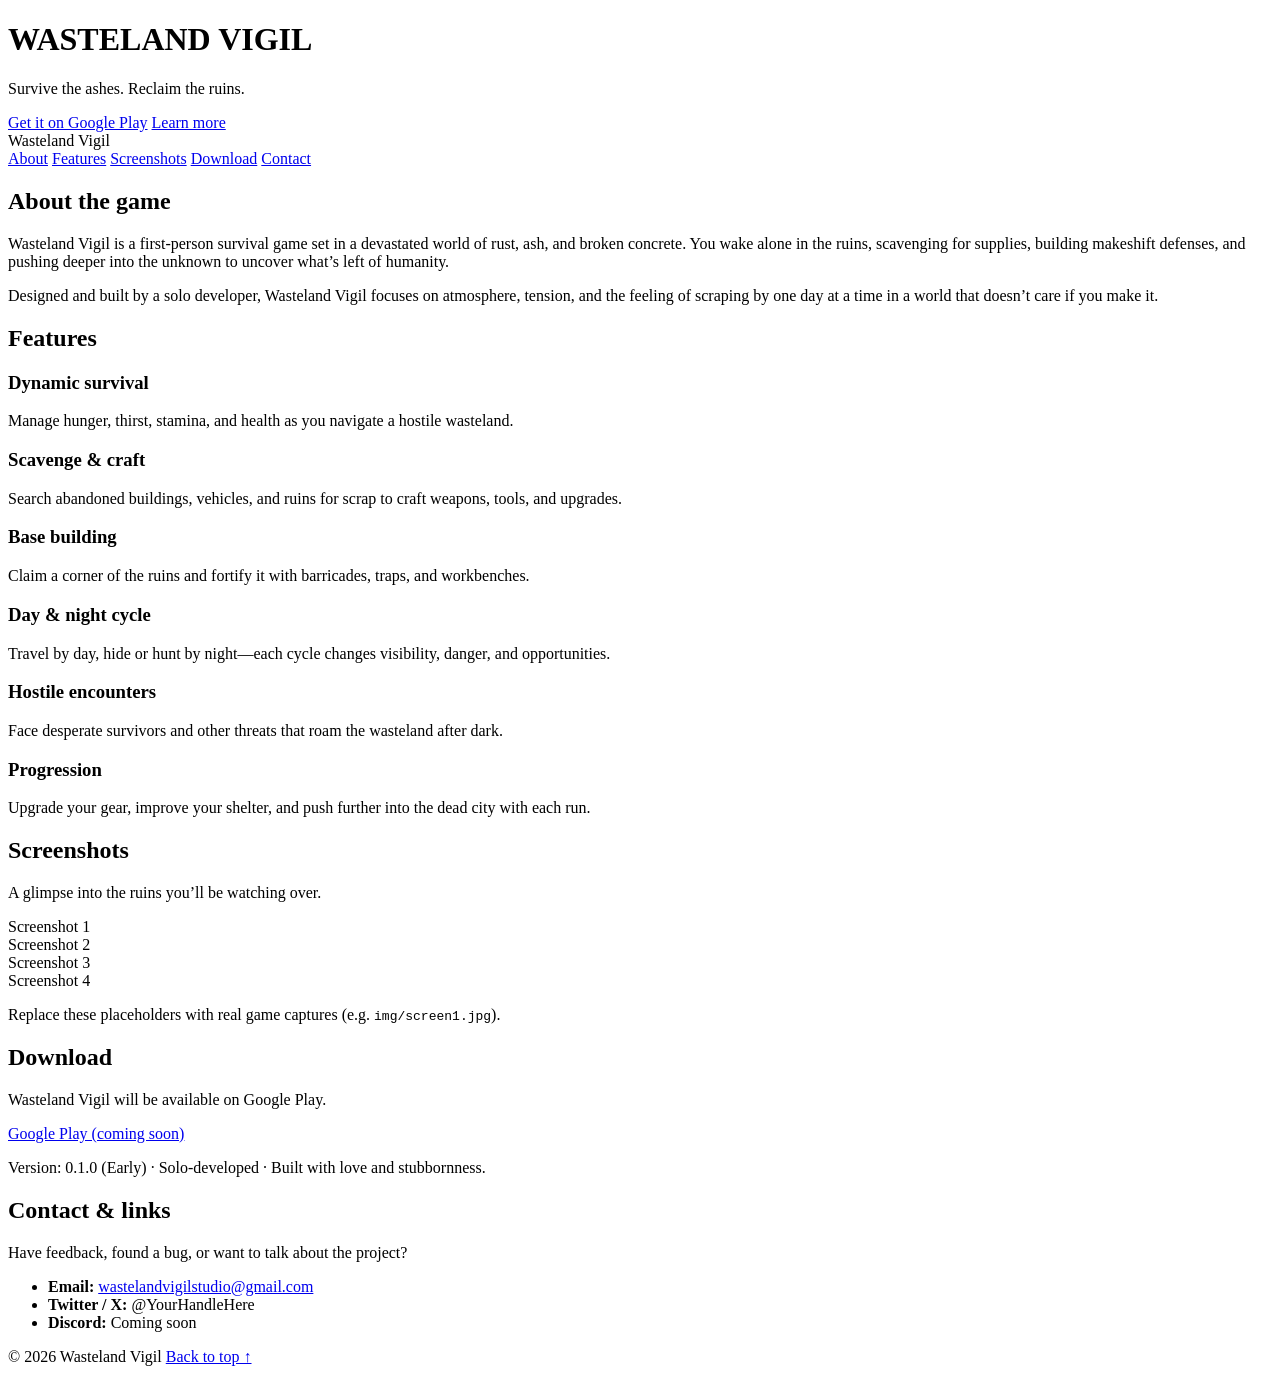
==== index.html @ 359119ae "Add files via upload" ====
<!DOCTYPE html>
<html lang="en">
<head>
  <meta charset="UTF-8" />
  <title>Wasteland Vigil – Survival Game</title>
  <meta name="viewport" content="width=device-width, initial-scale=1" />
  <meta name="description" content="Wasteland Vigil is a first-person survival game set in the ashes of a ruined world. Scavenge, build, and endure." />
  <link rel="stylesheet" href="styles.css" />
</head>
<body>
  <header class="hero" id="top">
    <div class="hero-overlay"></div>
    <div class="hero-content">
      <h1 class="logo">WASTELAND VIGIL</h1>
      <p class="tagline">Survive the ashes. Reclaim the ruins.</p>
      <div class="hero-buttons">
        <a href="#download" class="btn primary">Get it on Google Play</a>
        <a href="#features" class="btn ghost">Learn more</a>
      </div>
    </div>
  </header>

  <nav class="nav">
    <div class="nav-inner">
      <span class="nav-logo">Wasteland Vigil</span>
      <div class="nav-links">
        <a href="#about">About</a>
        <a href="#features">Features</a>
        <a href="#screenshots">Screenshots</a>
        <a href="#download">Download</a>
        <a href="#contact">Contact</a>
      </div>
    </div>
  </nav>

  <main>
    <section class="section" id="about">
      <div class="container">
        <h2>About the game</h2>
        <p>
          Wasteland Vigil is a first-person survival game set in a devastated world of rust, ash, and broken concrete.
          You wake alone in the ruins, scavenging for supplies, building makeshift defenses, and pushing deeper into
          the unknown to uncover what’s left of humanity.
        </p>
        <p>
          Designed and built by a solo developer, Wasteland Vigil focuses on atmosphere, tension, and the feeling of
          scraping by one day at a time in a world that doesn’t care if you make it.
        </p>
      </div>
    </section>

    <section class="section alt" id="features">
      <div class="container">
        <h2>Features</h2>
        <div class="features-grid">
          <div class="feature">
            <h3>Dynamic survival</h3>
            <p>Manage hunger, thirst, stamina, and health as you navigate a hostile wasteland.</p>
          </div>
          <div class="feature">
            <h3>Scavenge & craft</h3>
            <p>Search abandoned buildings, vehicles, and ruins for scrap to craft weapons, tools, and upgrades.</p>
          </div>
          <div class="feature">
            <h3>Base building</h3>
            <p>Claim a corner of the ruins and fortify it with barricades, traps, and workbenches.</p>
          </div>
          <div class="feature">
            <h3>Day & night cycle</h3>
            <p>Travel by day, hide or hunt by night—each cycle changes visibility, danger, and opportunities.</p>
          </div>
          <div class="feature">
            <h3>Hostile encounters</h3>
            <p>Face desperate survivors and other threats that roam the wasteland after dark.</p>
          </div>
          <div class="feature">
            <h3>Progression</h3>
            <p>Upgrade your gear, improve your shelter, and push further into the dead city with each run.</p>
          </div>
        </div>
      </div>
    </section>

    <section class="section" id="screenshots">
      <div class="container">
        <h2>Screenshots</h2>
        <p class="section-intro">A glimpse into the ruins you’ll be watching over.</p>
        <div class="screens-grid">
          <div class="screen-placeholder">Screenshot 1</div>
          <div class="screen-placeholder">Screenshot 2</div>
          <div class="screen-placeholder">Screenshot 3</div>
          <div class="screen-placeholder">Screenshot 4</div>
        </div>
        <p class="hint">Replace these placeholders with real game captures (e.g. <code>img/screen1.jpg</code>).</p>
      </div>
    </section>

    <section class="section alt" id="download">
      <div class="container download">
        <h2>Download</h2>
        <p>Wasteland Vigil will be available on Google Play.</p>
        <a href="#" class="store-badge">Google Play (coming soon)</a>
        <p class="meta">
          Version: 0.1.0 (Early) · Solo-developed · Built with love and stubbornness.
        </p>
      </div>
    </section>

    <section class="section" id="contact">
      <div class="container">
        <h2>Contact & links</h2>
        <p>Have feedback, found a bug, or want to talk about the project?</p>
        <ul class="contact-list">
          <li><strong>Email:</strong> <a href="mailto:wastelandvigilstudio@gmail.com">wastelandvigilstudio@gmail.com</a></li>
          <li><strong>Twitter / X:</strong> <span>@YourHandleHere</span></li>
          <li><strong>Discord:</strong> <span>Coming soon</span></li>
        </ul>
      </div>
    </section>
  </main>

  <footer class="footer">
    <div class="container footer-inner">
      <span>© <span id="year"></span> Wasteland Vigil</span>
      <a href="#top" class="back-to-top">Back to top ↑</a>
    </div>
  </footer>

  <script>
    document.getElementById('year').textContent = new Date().getFullYear();
  </script>
</body>
</html>
---- styles.css ----
<!DOCTYPE html>
<html lang="en">
<head>
  <meta charset="UTF-8" />
  <title>Wasteland Vigil – Survival Game</title>
  <meta name="viewport" content="width=device-width, initial-scale=1" />
  <meta name="description" content="Wasteland Vigil is a first-person survival game set in the ashes of a ruined world. Scavenge, build, and endure." />
  <link rel="stylesheet" href="styles.css" />
</head>
<body>
  <header class="hero" id="top">
    <div class="hero-overlay"></div>
    <div class="hero-content">
      <img src="img/wasteland_vigil_logo.jpg" alt="Wasteland Vigil Logo" class="hero-logo">
      <p class="tagline">Survive the ashes. Reclaim the ruins.</p>
      <div class="hero-buttons">
        <a href="#download" class="btn primary">Get it on Google Play</a>
        <a href="#features" class="btn ghost">Learn more</a>
      </div>
    </div>
  </header>

  <nav class="nav">
    <div class="nav-inner">
      <span class="nav-logo">Wasteland Vigil</span>
      <div class="nav-links">
        <a href="#about">About</a>
        <a href="#features">Features</a>
        <a href="#screenshots">Screenshots</a>
        <a href="#download">Download</a>
        <a href="#contact">Contact</a>
      </div>
    </div>
  </nav>

  <main>
    <section class="section" id="about">
      <div class="container">
        <h2>About the game</h2>
        <p>
          Wasteland Vigil is a first-person survival game set in a devastated world of rust, ash, and broken concrete.
          You wake alone in the ruins, scavenging for supplies, building makeshift defenses, and pushing deeper into
          the unknown to uncover what’s left of humanity.
        </p>
        <p>
          Designed and built by a solo developer, Wasteland Vigil focuses on atmosphere, tension, and the feeling of
          scraping by one day at a time in a world that doesn’t care if you make it.
        </p>
      </div>
    </section>

    <section class="section alt" id="features">
      <div class="container">
        <h2>Features</h2>
        <div class="features-grid">
          <div class="feature">
            <h3>Dynamic survival</h3>
            <p>Manage hunger, thirst, stamina, and health as you navigate a hostile wasteland.</p>
          </div>
          <div class="feature">
            <h3>Scavenge & craft</h3>
            <p>Search abandoned buildings, vehicles, and ruins for scrap to craft weapons, tools, and upgrades.</p>
          </div>
          <div class="feature">
            <h3>Base building</h3>
            <p>Claim a corner of the ruins and fortify it with barricades, traps, and workbenches.</p>
          </div>
          <div class="feature">
            <h3>Day & night cycle</h3>
            <p>Travel by day, hide or hunt by night—each cycle changes visibility, danger, and opportunities.</p>
          </div>
          <div class="feature">
            <h3>Hostile encounters</h3>
            <p>Face desperate survivors and other threats that roam the wasteland after dark.</p>
          </div>
          <div class="feature">
            <h3>Progression</h3>
            <p>Upgrade your gear, improve your shelter, and push further into the dead city with each run.</p>
          </div>
        </div>
      </div>
    </section>

    <section class="section" id="screenshots">
      <div class="container">
        <h2>Screenshots</h2>
        <p class="section-intro">A glimpse into the ruins you’ll be watching over.</p>
        <div class="screens-grid">
          <div class="screen-placeholder">Screenshot 1</div>
          <div class="screen-placeholder">Screenshot 2</div>
          <div class="screen-placeholder">Screenshot 3</div>
          <div class="screen-placeholder">Screenshot 4</div>
        </div>
        <p class="hint">Replace these placeholders with real game captures (e.g. <code>C:\Users\bioha\Desktop\WasteLand Vigil\img/screenshots</code>).</p>
      </div>
    </section>

    <section class="section alt" id="download">
      <div class="container download">
        <h2>Download</h2>
        <p>Wasteland Vigil will be available on Google Play.</p>
        <a href="#" class="store-badge">Google Play (coming soon)</a>
        <p class="meta">
          Version: 0.1.0 (Early) · Solo-developed · Built with love and stubbornness.
        </p>
      </div>
    </section>

    <section class="section" id="contact">
      <div class="container">
        <h2>Contact & links</h2>
        <p>Have feedback, found a bug, or want to talk about the project?</p>
        <ul class="contact-list">
          <li><strong>Email:</strong> <a href="mailto:wastelandvigilstudio@gmail.com">wastelandvigilstudio@gmail.com</a></li>
          <li><strong>Twitter / X:</strong> <span>@YourHandleHere</span></li>
          <li><strong>Discord:</strong> <span>Coming soon</span></li>
        </ul>
      </div>
    </section>
  </main>

  <footer class="footer">
    <div class="container footer-inner">
      <span>© <span id="year"></span> Wasteland Vigil</span>
      <a href="#top" class="back-to-top">Back to top ↑</a>
    </div>
  </footer>

  <script>
    document.getElementById('year').textContent = new Date().getFullYear();
  </script>
</body>
</html>
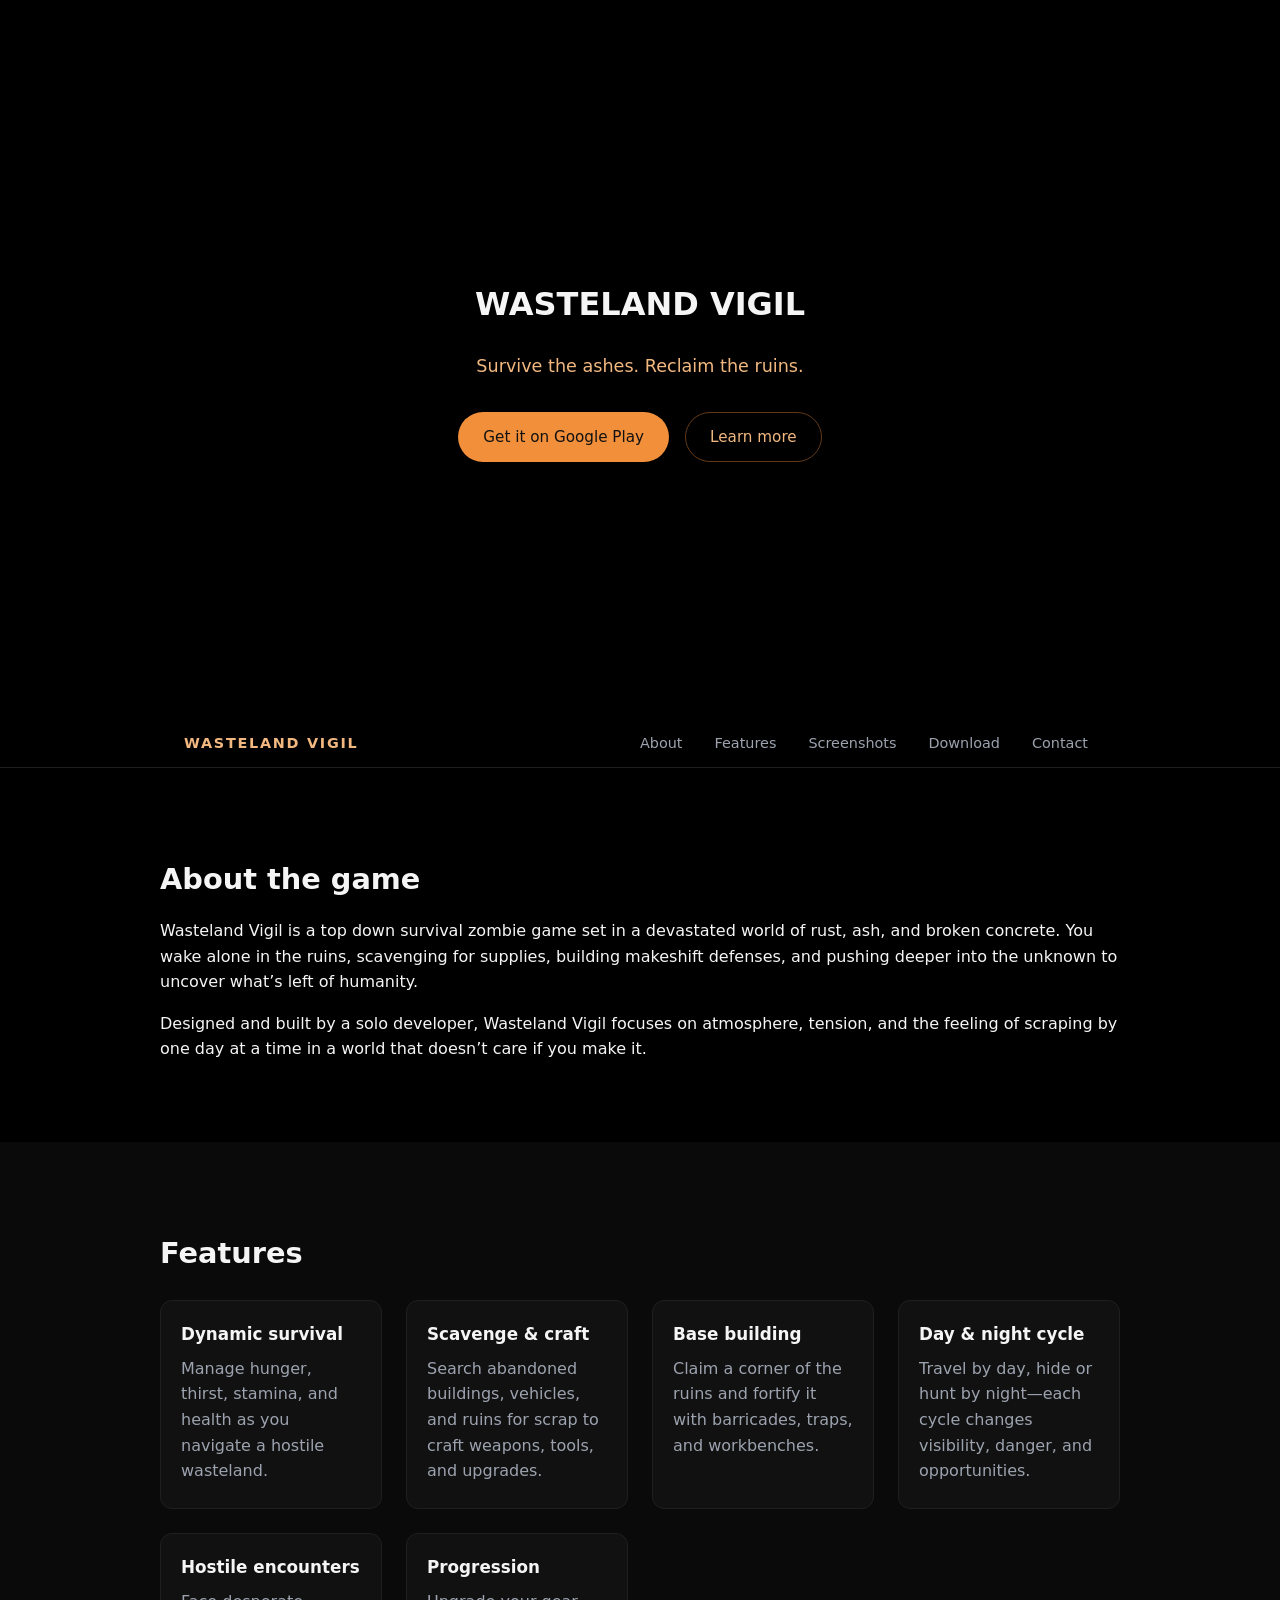
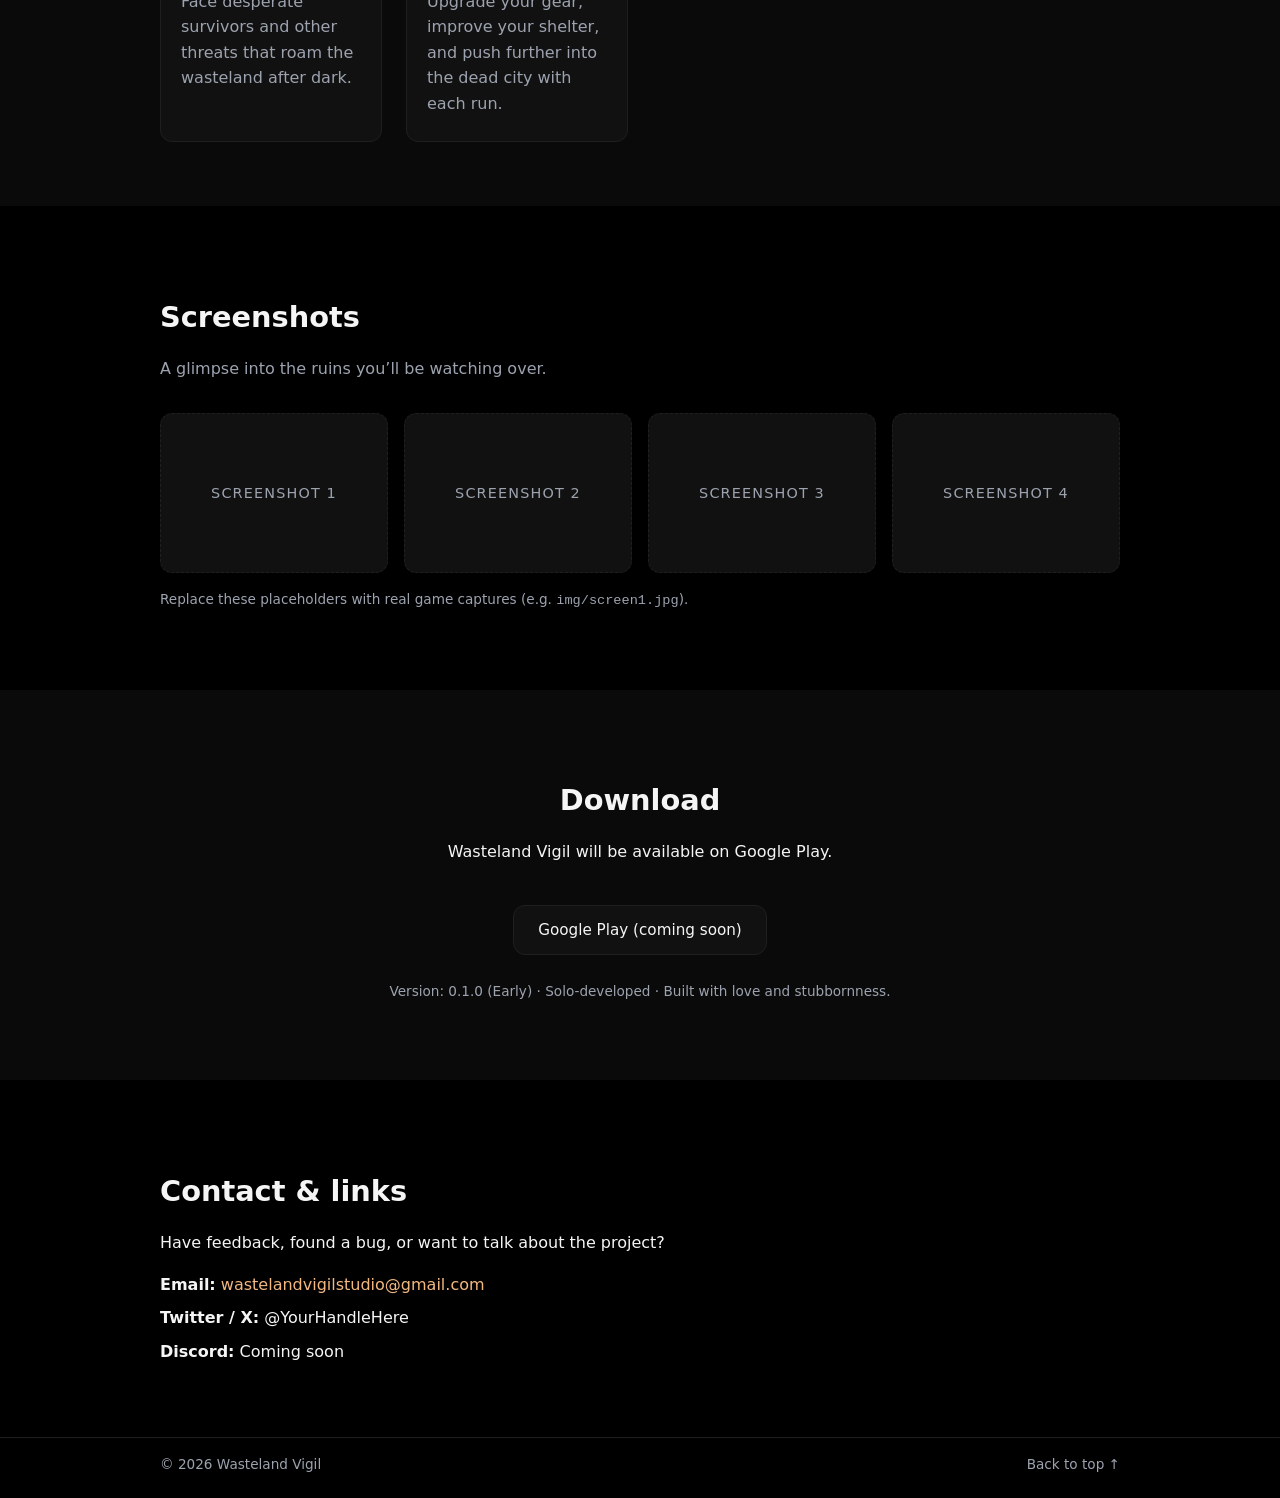
==== commit 7a603a1a: "Change game description and genre in index.html Updated game description and changed genre to top-do" ====
--- a/index.html
+++ b/index.html
@@ -4,7 +4,7 @@
   <meta charset="UTF-8" />
   <title>Wasteland Vigil – Survival Game</title>
   <meta name="viewport" content="width=device-width, initial-scale=1" />
-  <meta name="description" content="Wasteland Vigil is a first-person survival game set in the ashes of a ruined world. Scavenge, build, and endure." />
+  <meta name="description" content="Wasteland Vigil is a top-down survival game set in the ashes of a ruined world. Scavenge, build, and endure." />
   <link rel="stylesheet" href="styles.css" />
 </head>
 <body>
@@ -38,7 +38,7 @@
       <div class="container">
         <h2>About the game</h2>
         <p>
-          Wasteland Vigil is a first-person survival game set in a devastated world of rust, ash, and broken concrete.
+          Wasteland Vigil is a top down survival zombie game set in a devastated world of rust, ash, and broken concrete.
           You wake alone in the ruins, scavenging for supplies, building makeshift defenses, and pushing deeper into
           the unknown to uncover what’s left of humanity.
         </p>
--- a/styles.css
+++ b/styles.css
@@ -1,133 +1,351 @@
-<!DOCTYPE html>
-<html lang="en">
-<head>
-  <meta charset="UTF-8" />
-  <title>Wasteland Vigil – Survival Game</title>
-  <meta name="viewport" content="width=device-width, initial-scale=1" />
-  <meta name="description" content="Wasteland Vigil is a first-person survival game set in the ashes of a ruined world. Scavenge, build, and endure." />
-  <link rel="stylesheet" href="styles.css" />
-</head>
-<body>
-  <header class="hero" id="top">
-    <div class="hero-overlay"></div>
-    <div class="hero-content">
-      <img src="img/wasteland_vigil_logo.jpg" alt="Wasteland Vigil Logo" class="hero-logo">
-      <p class="tagline">Survive the ashes. Reclaim the ruins.</p>
-      <div class="hero-buttons">
-        <a href="#download" class="btn primary">Get it on Google Play</a>
-        <a href="#features" class="btn ghost">Learn more</a>
-      </div>
-    </div>
-  </header>
-
-  <nav class="nav">
-    <div class="nav-inner">
-      <span class="nav-logo">Wasteland Vigil</span>
-      <div class="nav-links">
-        <a href="#about">About</a>
-        <a href="#features">Features</a>
-        <a href="#screenshots">Screenshots</a>
-        <a href="#download">Download</a>
-        <a href="#contact">Contact</a>
-      </div>
-    </div>
-  </nav>
-
-  <main>
-    <section class="section" id="about">
-      <div class="container">
-        <h2>About the game</h2>
-        <p>
-          Wasteland Vigil is a first-person survival game set in a devastated world of rust, ash, and broken concrete.
-          You wake alone in the ruins, scavenging for supplies, building makeshift defenses, and pushing deeper into
-          the unknown to uncover what’s left of humanity.
-        </p>
-        <p>
-          Designed and built by a solo developer, Wasteland Vigil focuses on atmosphere, tension, and the feeling of
-          scraping by one day at a time in a world that doesn’t care if you make it.
-        </p>
-      </div>
-    </section>
-
-    <section class="section alt" id="features">
-      <div class="container">
-        <h2>Features</h2>
-        <div class="features-grid">
-          <div class="feature">
-            <h3>Dynamic survival</h3>
-            <p>Manage hunger, thirst, stamina, and health as you navigate a hostile wasteland.</p>
-          </div>
-          <div class="feature">
-            <h3>Scavenge & craft</h3>
-            <p>Search abandoned buildings, vehicles, and ruins for scrap to craft weapons, tools, and upgrades.</p>
-          </div>
-          <div class="feature">
-            <h3>Base building</h3>
-            <p>Claim a corner of the ruins and fortify it with barricades, traps, and workbenches.</p>
-          </div>
-          <div class="feature">
-            <h3>Day & night cycle</h3>
-            <p>Travel by day, hide or hunt by night—each cycle changes visibility, danger, and opportunities.</p>
-          </div>
-          <div class="feature">
-            <h3>Hostile encounters</h3>
-            <p>Face desperate survivors and other threats that roam the wasteland after dark.</p>
-          </div>
-          <div class="feature">
-            <h3>Progression</h3>
-            <p>Upgrade your gear, improve your shelter, and push further into the dead city with each run.</p>
-          </div>
-        </div>
-      </div>
-    </section>
-
-    <section class="section" id="screenshots">
-      <div class="container">
-        <h2>Screenshots</h2>
-        <p class="section-intro">A glimpse into the ruins you’ll be watching over.</p>
-        <div class="screens-grid">
-          <div class="screen-placeholder">Screenshot 1</div>
-          <div class="screen-placeholder">Screenshot 2</div>
-          <div class="screen-placeholder">Screenshot 3</div>
-          <div class="screen-placeholder">Screenshot 4</div>
-        </div>
-        <p class="hint">Replace these placeholders with real game captures (e.g. <code>C:\Users\bioha\Desktop\WasteLand Vigil\img/screenshots</code>).</p>
-      </div>
-    </section>
-
-    <section class="section alt" id="download">
-      <div class="container download">
-        <h2>Download</h2>
-        <p>Wasteland Vigil will be available on Google Play.</p>
-        <a href="#" class="store-badge">Google Play (coming soon)</a>
-        <p class="meta">
-          Version: 0.1.0 (Early) · Solo-developed · Built with love and stubbornness.
-        </p>
-      </div>
-    </section>
-
-    <section class="section" id="contact">
-      <div class="container">
-        <h2>Contact & links</h2>
-        <p>Have feedback, found a bug, or want to talk about the project?</p>
-        <ul class="contact-list">
-          <li><strong>Email:</strong> <a href="mailto:wastelandvigilstudio@gmail.com">wastelandvigilstudio@gmail.com</a></li>
-          <li><strong>Twitter / X:</strong> <span>@YourHandleHere</span></li>
-          <li><strong>Discord:</strong> <span>Coming soon</span></li>
-        </ul>
-      </div>
-    </section>
-  </main>
-
-  <footer class="footer">
-    <div class="container footer-inner">
-      <span>© <span id="year"></span> Wasteland Vigil</span>
-      <a href="#top" class="back-to-top">Back to top ↑</a>
-    </div>
-  </footer>
-
-  <script>
-    document.getElementById('year').textContent = new Date().getFullYear();
-  </script>
-</body>
-</html>
+/* ===========================
+   WASTELAND VIGIL – DARK THEME
+   =========================== */
+
+:root {
+  --bg: #000000;
+  --bg-alt: #0a0a0a;
+  --accent: #f28f3b;
+  --accent-soft: #f2b880;
+  --text: #f5f5f5;
+  --muted: #9ca3af;
+  --card: #111111;
+  --border: #1f1f1f;
+  --font-main: system-ui, -apple-system, BlinkMacSystemFont, "Segoe UI", sans-serif;
+}
+
+*,
+*::before,
+*::after {
+  box-sizing: border-box;
+}
+
+html, body {
+  margin: 0;
+  padding: 0;
+  background: var(--bg);
+  color: var(--text);
+  font-family: var(--font-main);
+  line-height: 1.6;
+}
+
+/* ===========================
+   HERO SECTION
+   =========================== */
+
+.hero {
+  position: relative;
+  min-height: 80vh;
+  display: flex;
+  align-items: center;
+  justify-content: center;
+  text-align: center;
+  background: transparent; /* PURE BLACK BACKGROUND */
+}
+
+.hero-overlay {
+  display: none; /* No overlay needed */
+}
+
+.hero-content {
+  position: relative;
+  padding: 3rem 1.5rem;
+  max-width: 800px;
+}
+
+/* MAIN LOGO */
+.hero-logo {
+  width: min(90%, 420px);
+  height: auto;
+  margin-bottom: 1.5rem;
+  filter: drop-shadow(0 0 12px rgba(0,0,0,0.85));
+}
+
+/* Tagline */
+.tagline {
+  font-size: 1.1rem;
+  color: var(--accent-soft);
+  margin-bottom: 2rem;
+}
+
+/* Buttons */
+.hero-buttons {
+  display: flex;
+  flex-wrap: wrap;
+  gap: 1rem;
+  justify-content: center;
+}
+
+/* ===========================
+   NAVIGATION
+   =========================== */
+
+.nav {
+  position: sticky;
+  top: 0;
+  z-index: 20;
+  background: rgba(0, 0, 0, 0.9);
+  backdrop-filter: blur(10px);
+  border-bottom: 1px solid var(--border);
+}
+
+.nav-inner {
+  max-width: 960px;
+  margin: 0 auto;
+  padding: 0.5rem 1.5rem;
+  display: flex;
+  align-items: center;
+  justify-content: space-between;
+}
+
+.nav-logo {
+  font-weight: 600;
+  letter-spacing: 0.12em;
+  text-transform: uppercase;
+  font-size: 0.9rem;
+  color: var(--accent-soft);
+}
+
+.nav-links {
+  display: flex;
+  gap: 1rem;
+  font-size: 0.9rem;
+}
+
+.nav-links a {
+  color: var(--muted);
+  text-decoration: none;
+  padding: 0.25rem 0.5rem;
+  border-radius: 999px;
+  transition: color 0.15s ease, background 0.15s ease;
+}
+
+.nav-links a:hover {
+  color: var(--text);
+  background: rgba(242, 143, 59, 0.12);
+}
+
+/* ===========================
+   SECTIONS
+   =========================== */
+
+.section {
+  padding: 4rem 1.5rem;
+  background: var(--bg);
+}
+
+.section.alt {
+  background: var(--bg-alt);
+}
+
+.container {
+  max-width: 960px;
+  margin: 0 auto;
+}
+
+h2 {
+  font-size: 1.8rem;
+  margin-bottom: 1rem;
+}
+
+.section-intro {
+  color: var(--muted);
+  margin-bottom: 2rem;
+}
+
+/* ===========================
+   BUTTONS
+   =========================== */
+
+.btn {
+  display: inline-flex;
+  align-items: center;
+  justify-content: center;
+  padding: 0.75rem 1.5rem;
+  border-radius: 999px;
+  font-size: 0.95rem;
+  font-weight: 500;
+  text-decoration: none;
+  cursor: pointer;
+  border: 1px solid transparent;
+  transition: background 0.15s ease, color 0.15s ease, border-color 0.15s ease, transform 0.1s ease;
+}
+
+.btn.primary {
+  background: var(--accent);
+  color: #111;
+}
+
+.btn.primary:hover {
+  background: #ff9f4f;
+  transform: translateY(-1px);
+}
+
+.btn.ghost {
+  background: transparent;
+  color: var(--accent-soft);
+  border-color: rgba(242, 143, 59, 0.4);
+}
+
+.btn.ghost:hover {
+  background: rgba(242, 143, 59, 0.08);
+}
+
+/* ===========================
+   FEATURES GRID
+   =========================== */
+
+.features-grid {
+  display: grid;
+  grid-template-columns: repeat(auto-fit, minmax(220px, 1fr));
+  gap: 1.5rem;
+  margin-top: 1.5rem;
+}
+
+.feature {
+  background: var(--card);
+  border-radius: 0.75rem;
+  padding: 1.25rem 1.25rem 1.5rem;
+  border: 1px solid var(--border);
+}
+
+.feature h3 {
+  margin-top: 0;
+  margin-bottom: 0.5rem;
+  font-size: 1.05rem;
+}
+
+.feature p {
+  margin: 0;
+  color: var(--muted);
+}
+
+/* ===========================
+   SCREENSHOTS
+   =========================== */
+
+.screens-grid {
+  display: grid;
+  grid-template-columns: repeat(auto-fit, minmax(220px, 1fr));
+  gap: 1rem;
+  margin-top: 1.5rem;
+}
+
+.screen-placeholder {
+  background: #111;
+  border-radius: 0.75rem;
+  border: 1px dashed var(--border);
+  min-height: 160px;
+  display: flex;
+  align-items: center;
+  justify-content: center;
+  color: var(--muted);
+  font-size: 0.9rem;
+  text-transform: uppercase;
+  letter-spacing: 0.08em;
+}
+
+.hint {
+  margin-top: 1rem;
+  font-size: 0.85rem;
+  color: var(--muted);
+}
+
+/* ===========================
+   DOWNLOAD SECTION
+   =========================== */
+
+.download {
+  text-align: center;
+}
+
+.store-badge {
+  display: inline-flex;
+  align-items: center;
+  justify-content: center;
+  padding: 0.75rem 1.5rem;
+  border-radius: 0.75rem;
+  background: #111;
+  border: 1px solid var(--border);
+  color: var(--text);
+  text-decoration: none;
+  margin: 1.5rem 0 0.75rem;
+  font-size: 0.95rem;
+}
+
+.store-badge:hover {
+  border-color: var(--accent);
+}
+
+.meta {
+  font-size: 0.85rem;
+  color: var(--muted);
+}
+
+/* ===========================
+   CONTACT
+   =========================== */
+
+.contact-list {
+  list-style: none;
+  padding: 0;
+  margin: 1rem 0 0;
+}
+
+.contact-list li {
+  margin-bottom: 0.5rem;
+}
+
+.contact-list a {
+  color: var(--accent-soft);
+  text-decoration: none;
+}
+
+.contact-list a:hover {
+  text-decoration: underline;
+}
+
+/* ===========================
+   FOOTER
+   =========================== */
+
+.footer {
+  border-top: 1px solid var(--border);
+  background: #000;
+  padding: 1rem 1.5rem 1.5rem;
+  font-size: 0.85rem;
+  color: var(--muted);
+}
+
+.footer-inner {
+  max-width: 960px;
+  margin: 0 auto;
+  display: flex;
+  align-items: center;
+  justify-content: space-between;
+}
+
+.back-to-top {
+  color: var(--muted);
+  text-decoration: none;
+}
+
+.back-to-top:hover {
+  color: var(--accent-soft);
+}
+
+/* ===========================
+   RESPONSIVE
+   =========================== */
+
+@media (max-width: 640px) {
+  .nav-inner {
+    flex-direction: column;
+    align-items: flex-start;
+    gap: 0.5rem;
+  }
+
+  .nav-links {
+    flex-wrap: wrap;
+  }
+}
